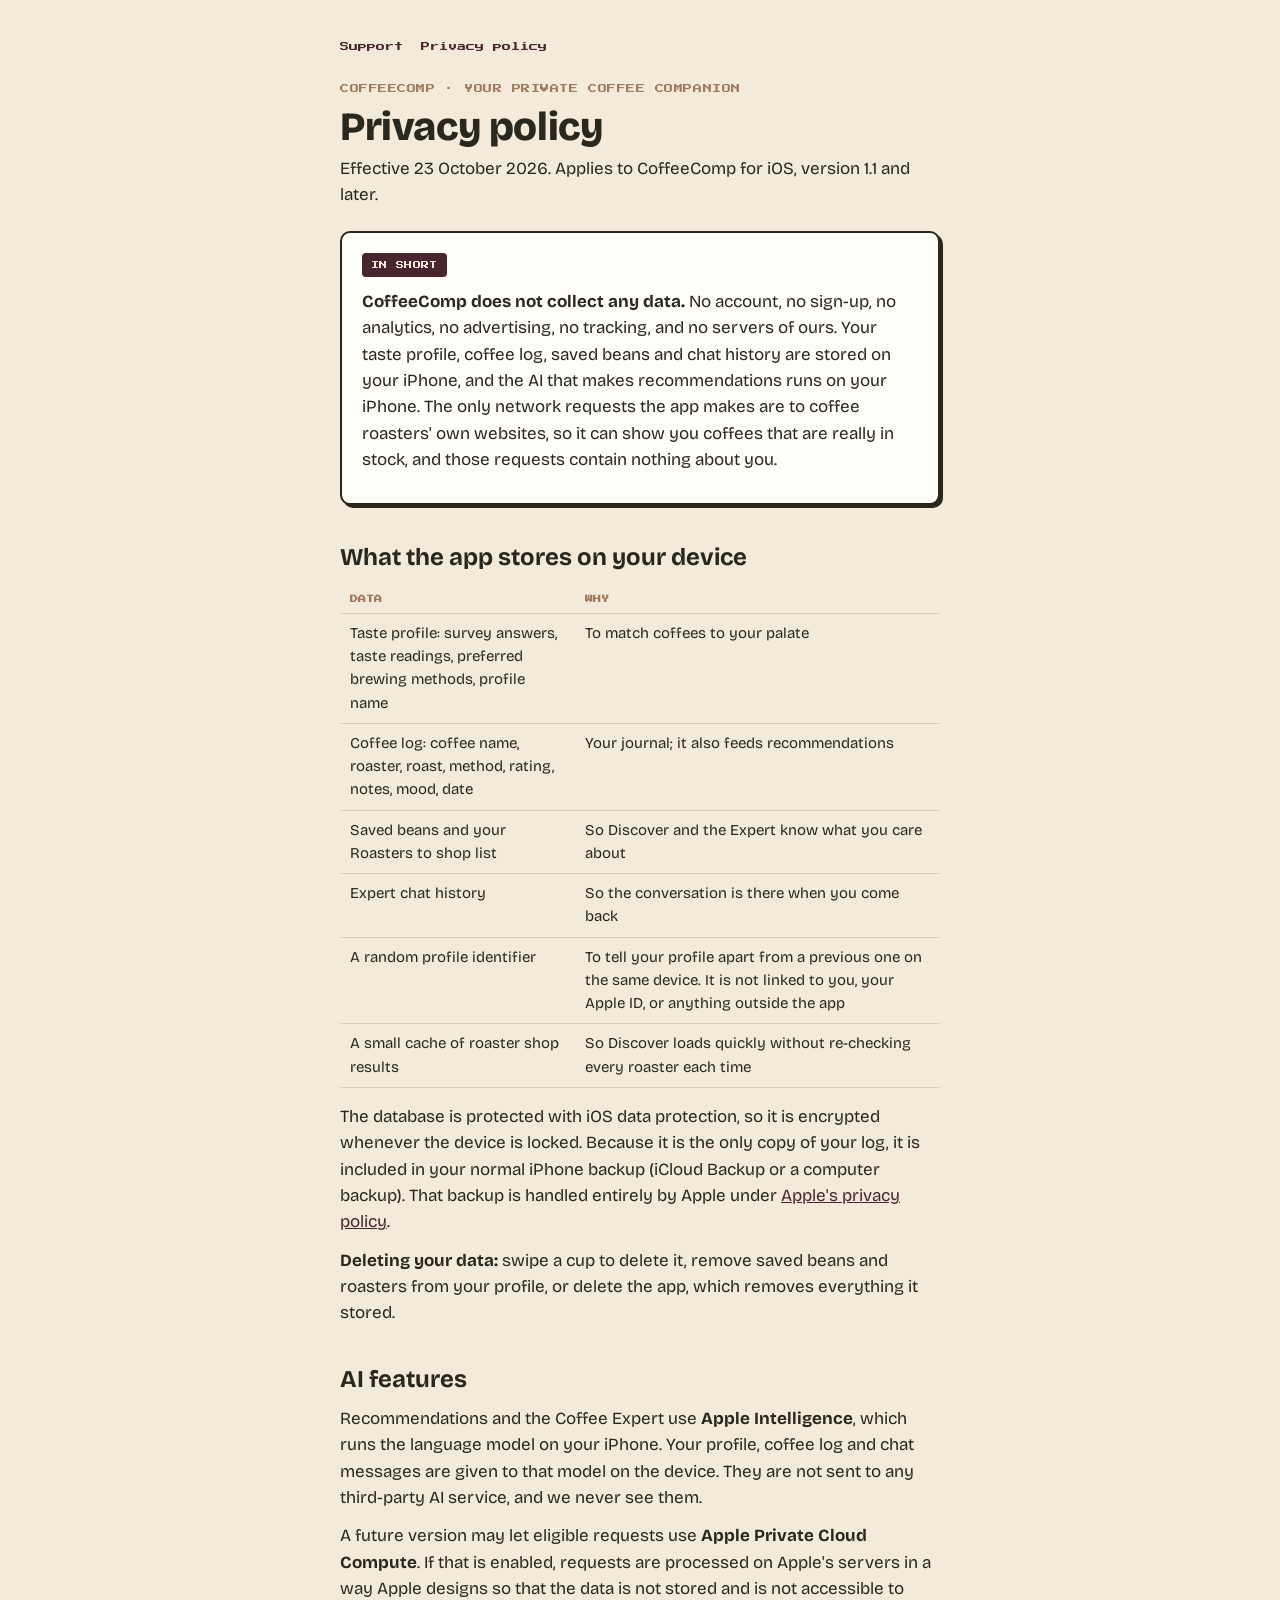
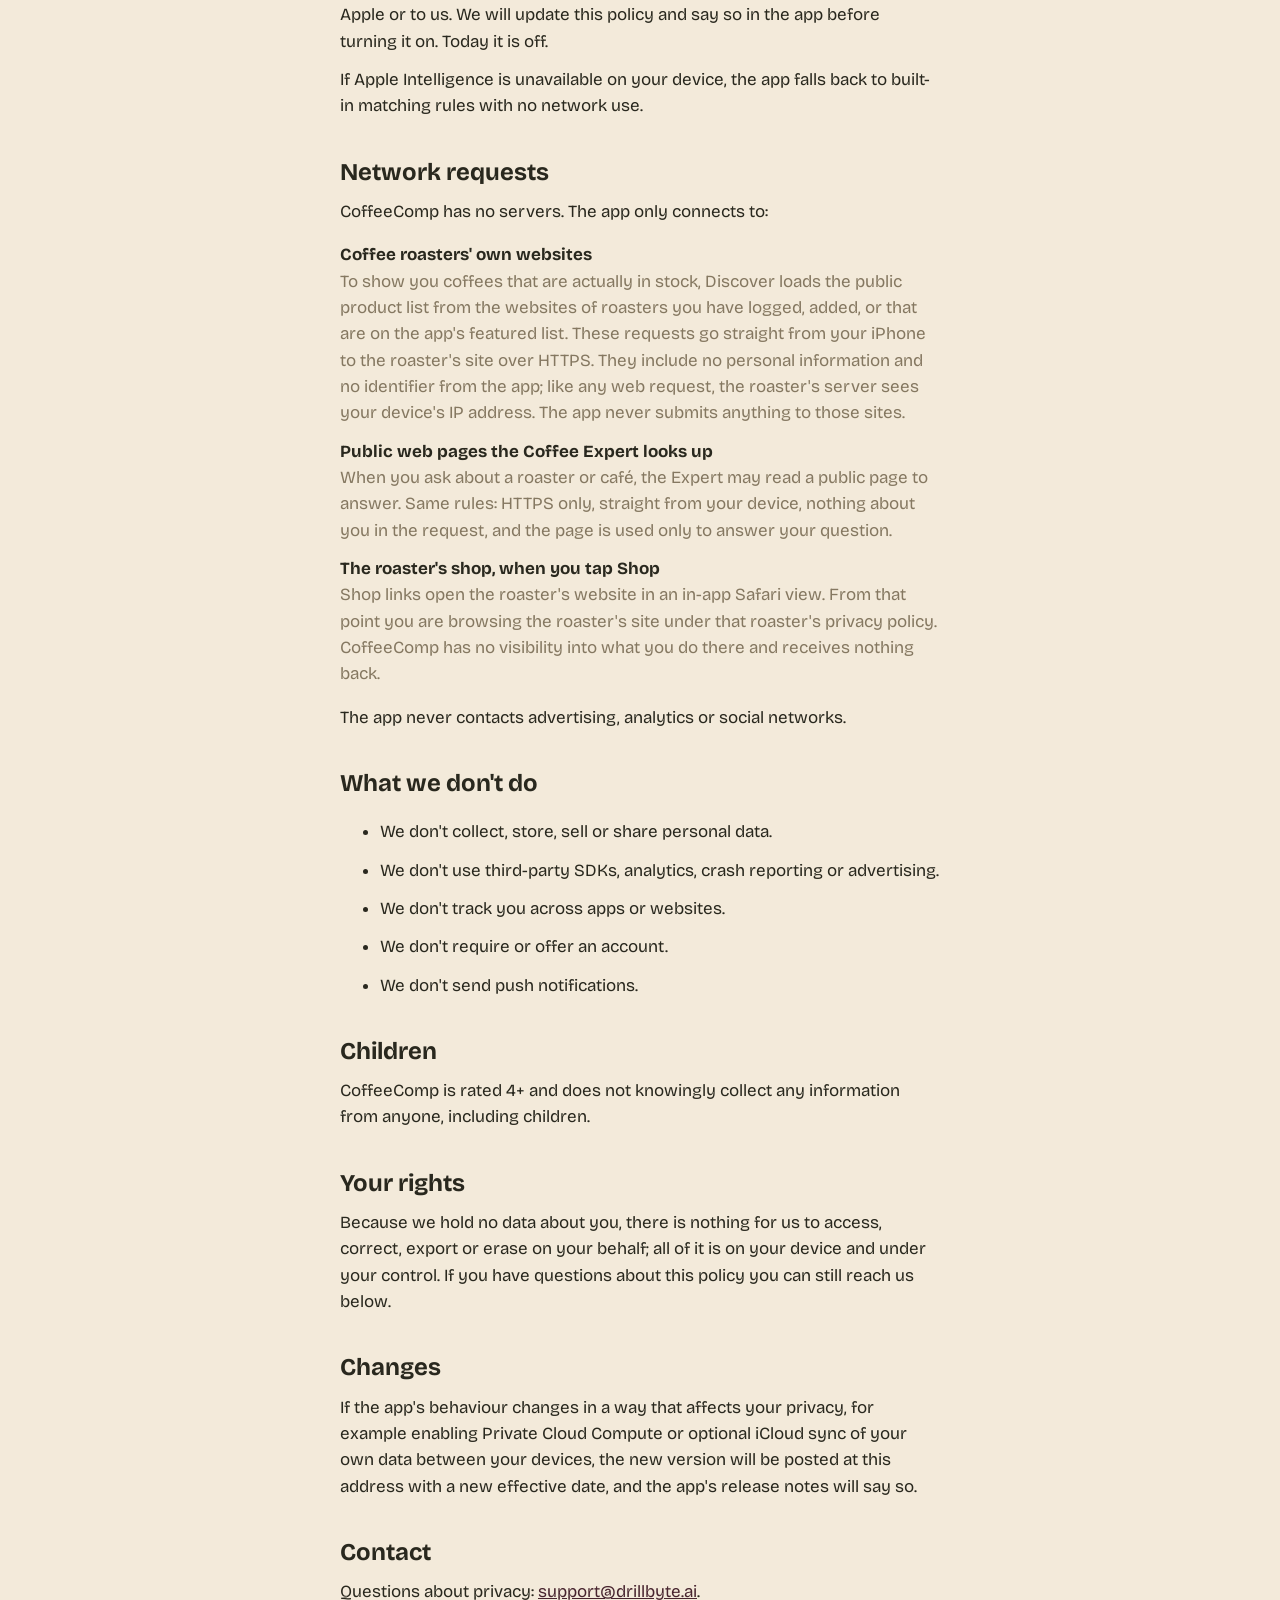
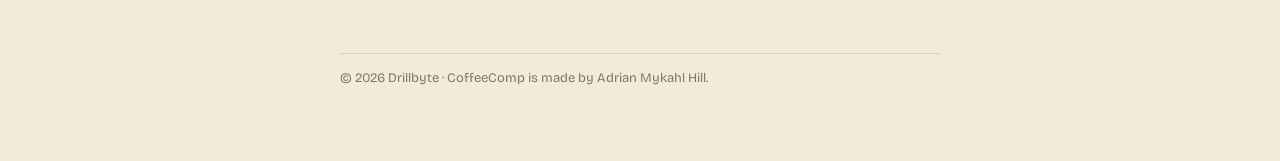
==== privacy.html @ 7dc2c62d "Support page and privacy policy for CoffeeComp" ====
<!doctype html>
<html lang="en">
<head>
<meta charset="utf-8">
<meta name="viewport" content="width=device-width, initial-scale=1">
<title>CoffeeComp — Privacy Policy</title>
<meta name="description" content="Privacy policy for CoffeeComp. No data is collected; everything stays on your iPhone and AI runs on device.">
<link rel="preconnect" href="https://fonts.googleapis.com">
<link href="https://fonts.googleapis.com/css2?family=Bricolage+Grotesque:wght@400;700;800&family=Press+Start+2P&display=swap" rel="stylesheet">
<link rel="stylesheet" href="style.css">
</head>
<body>
<main>
  <nav><a href="index.html">Support</a><a href="privacy.html">Privacy policy</a></nav>
  <p class="eyebrow">CoffeeComp · your private coffee companion</p>
  <h1>Privacy policy</h1>
  <p>Effective 23 October 2026. Applies to CoffeeComp for iOS, version 1.1 and later.</p>

  <div class="card">
    <span class="pill">In short</span>
    <p style="margin-top:12px"><strong>CoffeeComp does not collect any data.</strong> No account, no sign-up, no analytics, no advertising, no tracking, and no servers of ours. Your taste profile, coffee log, saved beans and chat history are stored on your iPhone, and the AI that makes recommendations runs on your iPhone. The only network requests the app makes are to coffee roasters' own websites, so it can show you coffees that are really in stock, and those requests contain nothing about you.</p>
  </div>

  <h2>What the app stores on your device</h2>
  <table>
    <tr><th>Data</th><th>Why</th></tr>
    <tr><td>Taste profile: survey answers, taste readings, preferred brewing methods, profile name</td><td>To match coffees to your palate</td></tr>
    <tr><td>Coffee log: coffee name, roaster, roast, method, rating, notes, mood, date</td><td>Your journal; it also feeds recommendations</td></tr>
    <tr><td>Saved beans and your Roasters to shop list</td><td>So Discover and the Expert know what you care about</td></tr>
    <tr><td>Expert chat history</td><td>So the conversation is there when you come back</td></tr>
    <tr><td>A random profile identifier</td><td>To tell your profile apart from a previous one on the same device. It is not linked to you, your Apple ID, or anything outside the app</td></tr>
    <tr><td>A small cache of roaster shop results</td><td>So Discover loads quickly without re-checking every roaster each time</td></tr>
  </table>
  <p>The database is protected with iOS data protection, so it is encrypted whenever the device is locked. Because it is the only copy of your log, it is included in your normal iPhone backup (iCloud Backup or a computer backup). That backup is handled entirely by Apple under <a href="https://www.apple.com/legal/privacy/">Apple's privacy policy</a>.</p>
  <p><strong>Deleting your data:</strong> swipe a cup to delete it, remove saved beans and roasters from your profile, or delete the app, which removes everything it stored.</p>

  <h2>AI features</h2>
  <p>Recommendations and the Coffee Expert use <strong>Apple Intelligence</strong>, which runs the language model on your iPhone. Your profile, coffee log and chat messages are given to that model on the device. They are not sent to any third-party AI service, and we never see them.</p>
  <p>A future version may let eligible requests use <strong>Apple Private Cloud Compute</strong>. If that is enabled, requests are processed on Apple's servers in a way Apple designs so that the data is not stored and is not accessible to Apple or to us. We will update this policy and say so in the app before turning it on. Today it is off.</p>
  <p>If Apple Intelligence is unavailable on your device, the app falls back to built-in matching rules with no network use.</p>

  <h2>Network requests</h2>
  <p>CoffeeComp has no servers. The app only connects to:</p>
  <dl>
    <dt>Coffee roasters' own websites</dt>
    <dd>To show you coffees that are actually in stock, Discover loads the public product list from the websites of roasters you have logged, added, or that are on the app's featured list. These requests go straight from your iPhone to the roaster's site over HTTPS. They include no personal information and no identifier from the app; like any web request, the roaster's server sees your device's IP address. The app never submits anything to those sites.</dd>
    <dt>Public web pages the Coffee Expert looks up</dt>
    <dd>When you ask about a roaster or café, the Expert may read a public page to answer. Same rules: HTTPS only, straight from your device, nothing about you in the request, and the page is used only to answer your question.</dd>
    <dt>The roaster's shop, when you tap Shop</dt>
    <dd>Shop links open the roaster's website in an in-app Safari view. From that point you are browsing the roaster's site under that roaster's privacy policy. CoffeeComp has no visibility into what you do there and receives nothing back.</dd>
  </dl>
  <p>The app never contacts advertising, analytics or social networks.</p>

  <h2>What we don't do</h2>
  <ul>
    <li>We don't collect, store, sell or share personal data.</li>
    <li>We don't use third-party SDKs, analytics, crash reporting or advertising.</li>
    <li>We don't track you across apps or websites.</li>
    <li>We don't require or offer an account.</li>
    <li>We don't send push notifications.</li>
  </ul>

  <h2>Children</h2>
  <p>CoffeeComp is rated 4+ and does not knowingly collect any information from anyone, including children.</p>

  <h2>Your rights</h2>
  <p>Because we hold no data about you, there is nothing for us to access, correct, export or erase on your behalf; all of it is on your device and under your control. If you have questions about this policy you can still reach us below.</p>

  <h2>Changes</h2>
  <p>If the app's behaviour changes in a way that affects your privacy, for example enabling Private Cloud Compute or optional iCloud sync of your own data between your devices, the new version will be posted at this address with a new effective date, and the app's release notes will say so.</p>

  <h2 id="contact">Contact</h2>
  <p>Questions about privacy: <a href="mailto:support@drillbyte.ai">support@drillbyte.ai</a>.</p>

  <footer>© 2026 Drillbyte · CoffeeComp is made by Adrian Mykahl Hill.</footer>
</main>
</body>
</html>
---- style.css ----
:root {
  --paper: #F3EADA; --card: #FFFDF8; --ink: #29281E; --ink-muted: #857861;
  --rule: rgba(72,37,47,.14); --plum: #48252F; --gold: #E2A33D; --mocha: #A27B5B;
}
* { box-sizing: border-box; }
body {
  margin: 0; background: var(--paper); color: var(--ink);
  font-family: "Bricolage Grotesque", -apple-system, system-ui, sans-serif; font-size: 17px; line-height: 1.55;
}
main { max-width: 640px; margin: 0 auto; padding: 40px 20px 72px; }
.eyebrow { font-family: "Press Start 2P", monospace; font-size: 9px; letter-spacing: .06em; text-transform: uppercase; color: var(--mocha); margin: 0 0 10px; }
h1 { font-weight: 800; font-size: 40px; line-height: 1.05; letter-spacing: -.01em; margin: 0 0 8px; }
h2 { font-weight: 700; font-size: 24px; margin: 34px 0 8px; }
p, li { margin: 0 0 12px; }
.card { background: var(--card); border: 2px solid var(--ink); border-radius: 10px; box-shadow: 3px 3px 0 var(--ink); padding: 18px 20px; margin: 22px 0; }
.pill { display: inline-block; font-family: "Press Start 2P", monospace; font-size: 8px; letter-spacing: .04em; text-transform: uppercase;
  color: var(--paper); background: var(--plum); border-radius: 4px; padding: 6px 9px; }
a { color: var(--plum); }
nav { font-family: "Press Start 2P", monospace; font-size: 9px; color: var(--ink-muted); margin-bottom: 28px; }
nav a { margin-right: 18px; color: var(--plum); text-decoration: none; }
nav a:hover { text-decoration: underline; }
footer { margin-top: 48px; font-size: 13px; color: var(--ink-muted); border-top: 1px solid var(--rule); padding-top: 14px; }
dl dt { font-weight: 700; } dl dd { margin: 0 0 12px; color: var(--ink-muted); }
table { border-collapse: collapse; width: 100%; font-size: 15px; margin: 8px 0 16px; }
th, td { text-align: left; vertical-align: top; padding: 8px 10px; border-bottom: 1px solid var(--rule); }
th { font-family: "Press Start 2P", monospace; font-size: 8px; text-transform: uppercase; color: var(--mocha); }
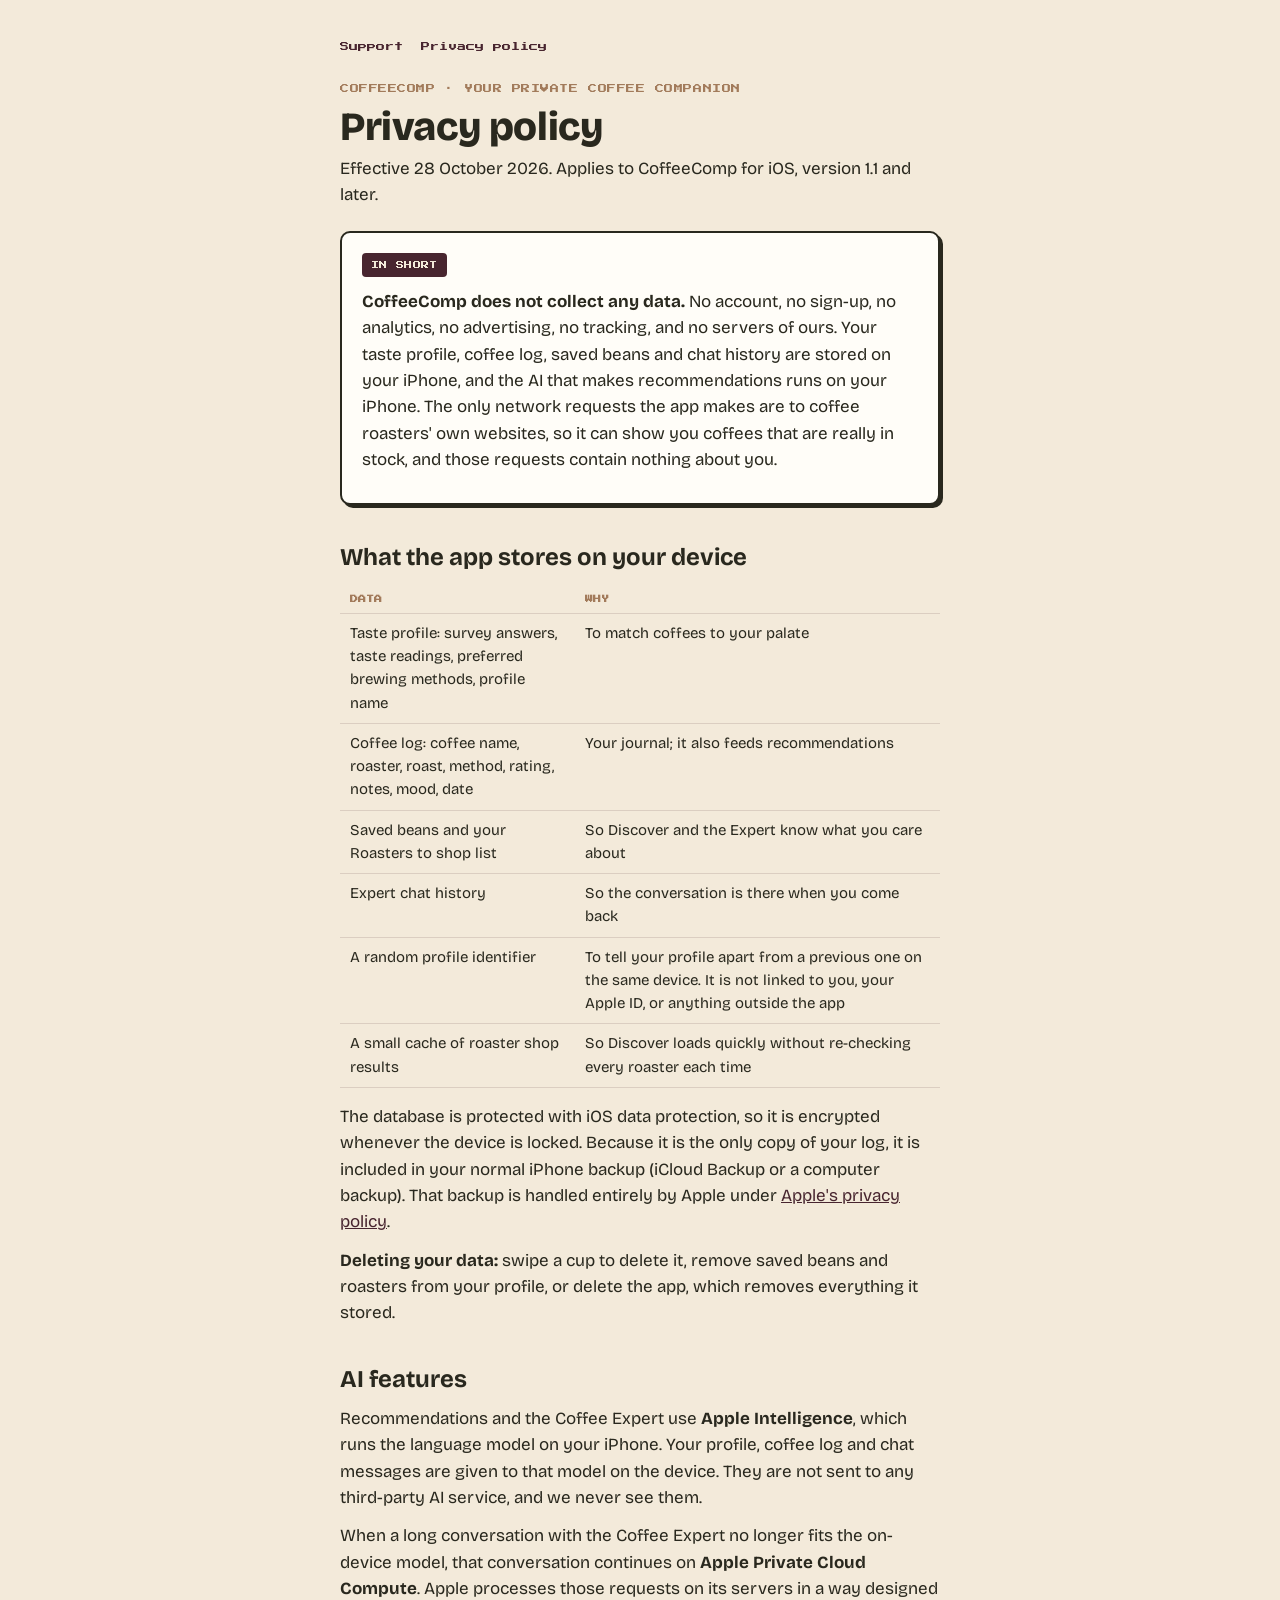
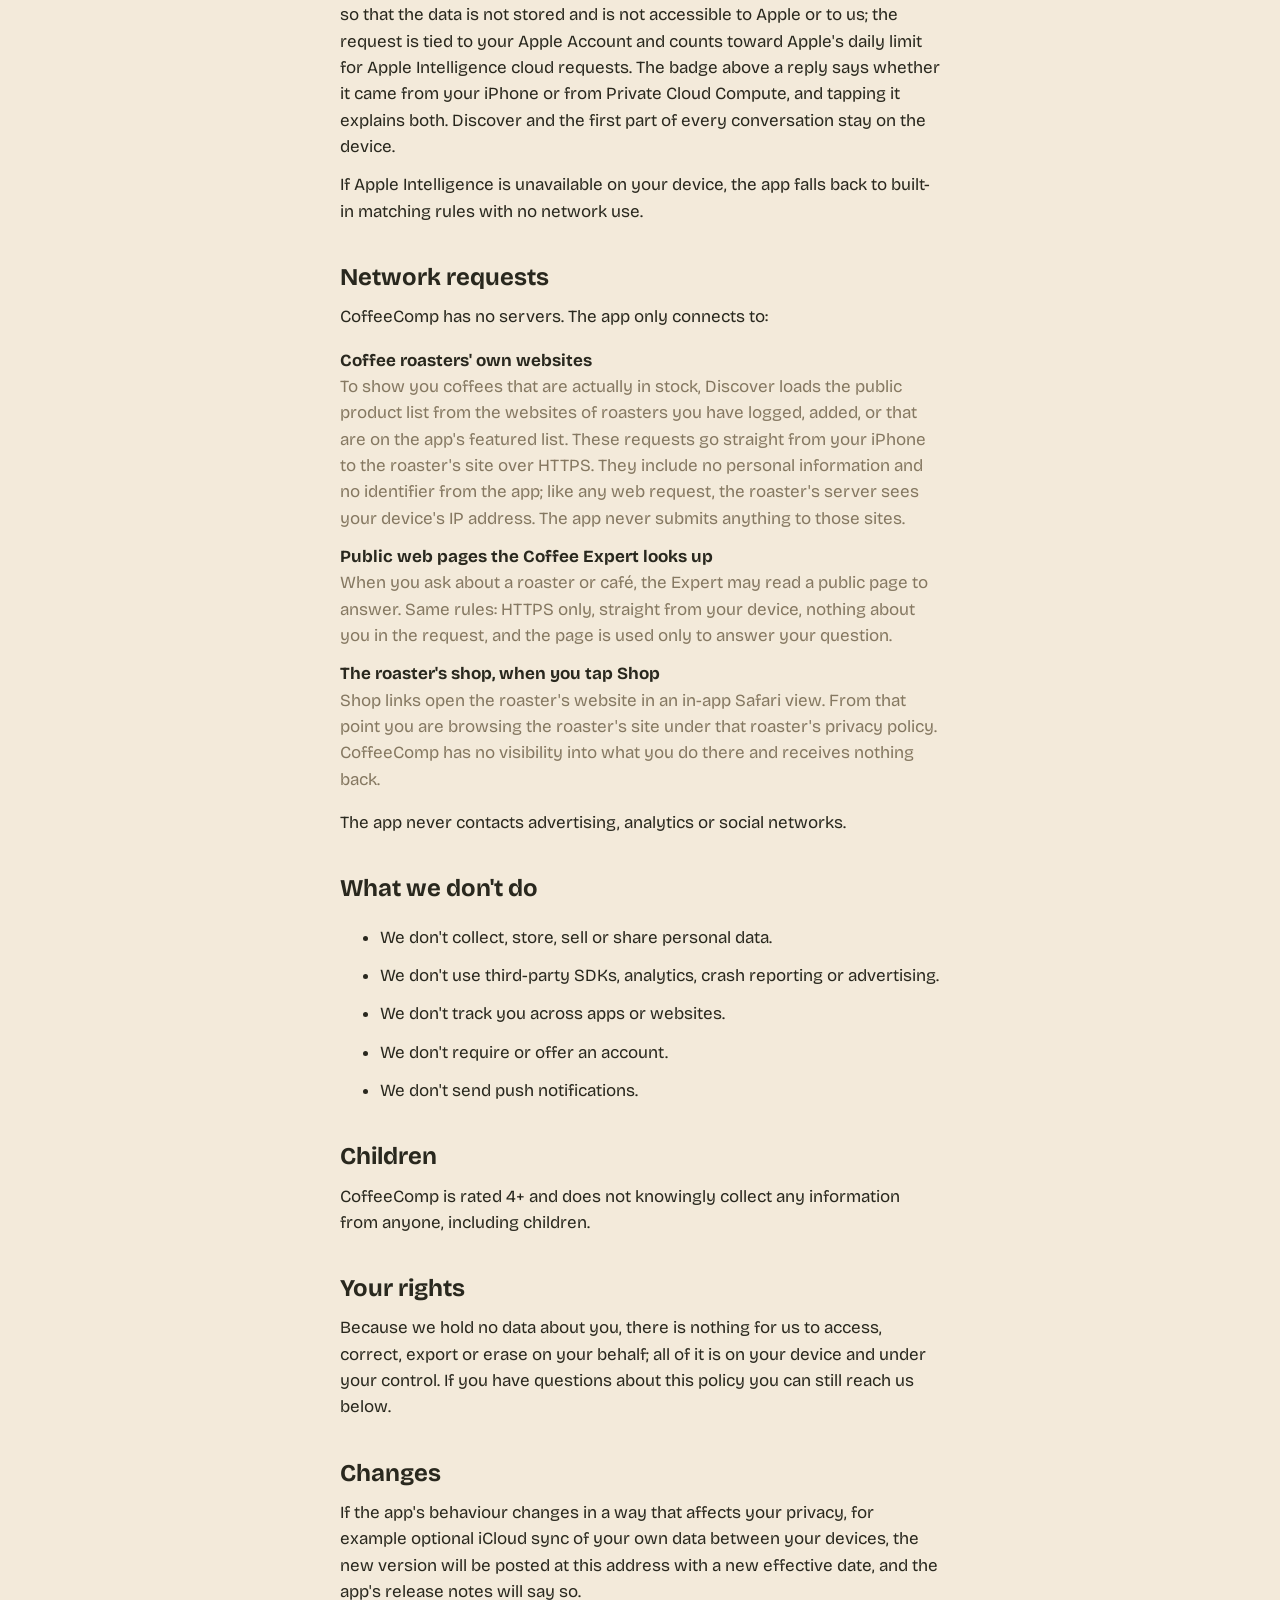
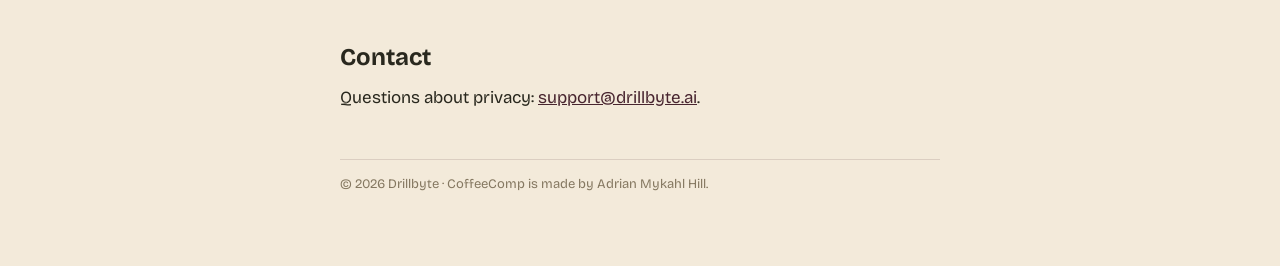
==== commit 03858911: "Privacy policy: Private Cloud Compute for long Expert conversations (1.1 build 5)" ====
--- a/privacy.html
+++ b/privacy.html
@@ -14,7 +14,7 @@
   <nav><a href="index.html">Support</a><a href="privacy.html">Privacy policy</a></nav>
   <p class="eyebrow">CoffeeComp · your private coffee companion</p>
   <h1>Privacy policy</h1>
-  <p>Effective 23 October 2026. Applies to CoffeeComp for iOS, version 1.1 and later.</p>
+  <p>Effective 28 October 2026. Applies to CoffeeComp for iOS, version 1.1 and later.</p>
 
   <div class="card">
     <span class="pill">In short</span>
@@ -36,7 +36,7 @@
 
   <h2>AI features</h2>
   <p>Recommendations and the Coffee Expert use <strong>Apple Intelligence</strong>, which runs the language model on your iPhone. Your profile, coffee log and chat messages are given to that model on the device. They are not sent to any third-party AI service, and we never see them.</p>
-  <p>A future version may let eligible requests use <strong>Apple Private Cloud Compute</strong>. If that is enabled, requests are processed on Apple's servers in a way Apple designs so that the data is not stored and is not accessible to Apple or to us. We will update this policy and say so in the app before turning it on. Today it is off.</p>
+  <p>When a long conversation with the Coffee Expert no longer fits the on-device model, that conversation continues on <strong>Apple Private Cloud Compute</strong>. Apple processes those requests on its servers in a way designed so that the data is not stored and is not accessible to Apple or to us; the request is tied to your Apple Account and counts toward Apple's daily limit for Apple Intelligence cloud requests. The badge above a reply says whether it came from your iPhone or from Private Cloud Compute, and tapping it explains both. Discover and the first part of every conversation stay on the device.</p>
   <p>If Apple Intelligence is unavailable on your device, the app falls back to built-in matching rules with no network use.</p>
 
   <h2>Network requests</h2>
@@ -67,7 +67,7 @@
   <p>Because we hold no data about you, there is nothing for us to access, correct, export or erase on your behalf; all of it is on your device and under your control. If you have questions about this policy you can still reach us below.</p>
 
   <h2>Changes</h2>
-  <p>If the app's behaviour changes in a way that affects your privacy, for example enabling Private Cloud Compute or optional iCloud sync of your own data between your devices, the new version will be posted at this address with a new effective date, and the app's release notes will say so.</p>
+  <p>If the app's behaviour changes in a way that affects your privacy, for example optional iCloud sync of your own data between your devices, the new version will be posted at this address with a new effective date, and the app's release notes will say so.</p>
 
   <h2 id="contact">Contact</h2>
   <p>Questions about privacy: <a href="mailto:support@drillbyte.ai">support@drillbyte.ai</a>.</p>
